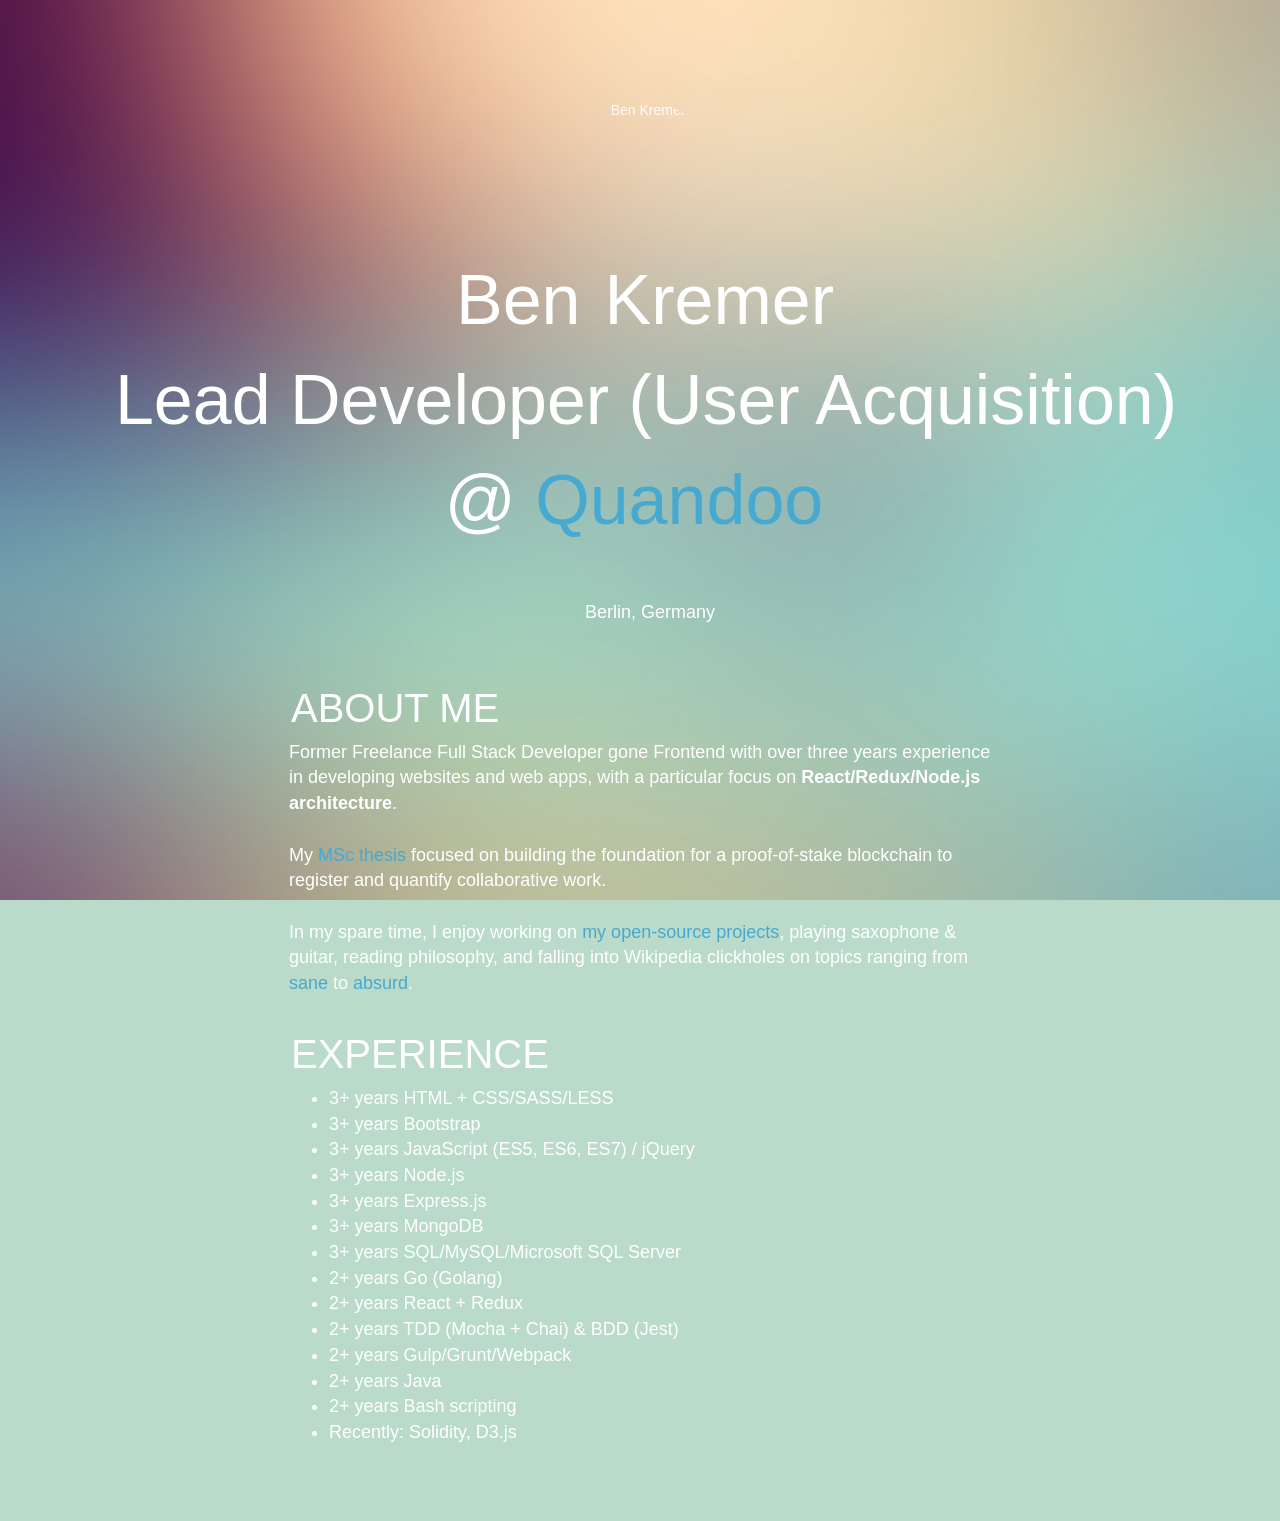
==== index.html @ 54b2d73c "Update headline" ====
<!doctype html>
<html lang="en">
<head>
  <meta charset="utf-8">
  <meta name="description" content="Ben Kremer Contact">
  <meta name="author" content="Ben Kremer">
  <meta name="viewport" content="width=device-width">
  <title>Ben Kremer</title>
  <link rel="stylesheet" href="https://netdna.bootstrapcdn.com/bootstrap/3.3.7/css/bootstrap.min.css">
  <link rel="stylesheet" href="main.css">
  <!-- <link href="https://afeld.github.io/emoji-css/emoji.css" rel="stylesheet"> -->
</head>
<script src="https://use.fontawesome.com/e52f149713.js"></script>

<body class="credit">
  <div class="container">
    <div class="row">
      <div class="profile" itemscope itemtype="https://schema.org/Person">
        <img 
          src="https://avatars3.githubusercontent.com/u/8663099" 
          width="150" 
          height="150" 
          alt="Ben Kremer" 
          itemprop="image"
        >
        <div class="name" itemprop="name">
          <span>Ben</span><span>Kremer</span>
          <br />
          <span>Lead Developer (User Acquisition) <br/>@ <a href="https://www.quandoo.de/">Quandoo</a></span>

        </div>
      </div>

      <ul class="links">
        <li>
          <a class="email" href="mailto:ben dot kremer at protonmail dot com">
            <i class="fa fa-envelope-o fa-2x"></i>
          </a>
        </li>
        <li>
          <a href="https://twitter.com/bkrem_">
            <i class="fa fa-twitter fa-2x"></i>
          </a>
        </li>
        <li>
          <a href="https://github.com/bkrem">
            <i class="fa fa-github fa-2x"></i>
          </a>
        </li>
        <li>
          <a href="https://www.linkedin.com/in/ben-kremer-a533a7a6">
            <i class="fa fa-linkedin fa-2x"></i>
          </a>
        </li>
      </ul>

      <div class="location">
        <span><i class="fa fa-map-marker" aria-hidden="true"></i>Berlin, Germany</span>
      </div>
    </div>

    <div class="content row">
      <div id="bio" class="section">
        <h2>About Me</h2>
        <p>
          Former Freelance Full Stack Developer gone Frontend with over three years experience in 
          developing websites and web apps, with a particular focus on 
          <strong>React/Redux/Node.js architecture</strong>.

          <br /><br />

          My 
          <a href="https://github.com/bkrem/msc-thesis/blob/master/final/bkremer-report-final.pdf">
            MSc thesis
          </a>
          focused on building the foundation for a proof-of-stake blockchain to register
          and quantify collaborative work.

          <br /><br />

          In my spare time, I enjoy working on
          <a href="https://github.com/bkrem">my open-source projects</a>,
          playing saxophone &amp; guitar, reading philosophy,
          and falling into Wikipedia clickholes on topics ranging from
          <a href="https://en.wikipedia.org/wiki/Sneakernet">sane</a> to
          <a href="https://en.wikipedia.org/wiki/Turtles_all_the_way_down">absurd</a>.
        </p>

      </div>
      <div id="experience" class="section">
        <h2>Experience</h2>
        <ul>
          <li>3+ years HTML + CSS/SASS/LESS</li>
          <li>3+ years Bootstrap</li>
          <li>3+ years JavaScript (ES5, ES6, ES7) / jQuery</li>
          <li>3+ years Node.js</li>
          <li>3+ years Express.js</li>
          <li>3+ years MongoDB</li>
          <li>3+ years SQL/MySQL/Microsoft SQL Server</li>
          <li>2+ years Go (Golang)</li>
          <li>2+ years React + Redux</li>
          <li>2+ years TDD (Mocha + Chai) &amp; BDD (Jest)</li>
          <li>2+ years Gulp/Grunt/Webpack</li>
          <li>2+ years Java</li>
          <li>2+ years Bash scripting</li>
          <li>Recently: Solidity, D3.js</li>
        </ul>
      </div>
    </div>
  </div>

  <script src="https://ajax.googleapis.com/ajax/libs/jquery/2.2.4/jquery.min.js"></script>
  <script src="main.js"></script>
  <script>
  (function(i,s,o,g,r,a,m){i['GoogleAnalyticsObject']=r;i[r]=i[r]||function(){
  (i[r].q=i[r].q||[]).push(arguments)},i[r].l=1*new Date();a=s.createElement(o),
  m=s.getElementsByTagName(o)[0];a.async=1;a.src=g;m.parentNode.insertBefore(a,m)
  })(window,document,'script','https://www.google-analytics.com/analytics.js','ga');

  ga('create', 'UA-99737338-1', 'auto');
  ga('send', 'pageview');

</script>
</body>

</html>
---- main.css ----
.animated {
	-webkit-animation-duration: 1s;
	animation-duration: 1s;
	-webkit-animation-fill-mode: both;
	animation-fill-mode: both;
}

.animated.hinge {
	-webkit-animation-duration: 2s;
	animation-duration: 2s;
}

@-webkit-keyframes tada {
	0% {
		-webkit-transform: scale(1);
	}

	10%, 20% {
		-webkit-transform: scale(0.9) rotate(-3deg);
	}

	30%, 50%, 70%, 90% {
		-webkit-transform: scale(1.1) rotate(3deg);
	}

	40%, 60%, 80% {
		-webkit-transform: scale(1.1) rotate(-3deg);
	}

	100% {
		-webkit-transform: scale(1) rotate(0);
	}
}

@keyframes tada {
	0% {
		-webkit-transform: scale(1);
		transform: scale(1);
	}

	10%, 20% {
		-webkit-transform: scale(0.9) rotate(-3deg);
		transform: scale(0.9) rotate(-3deg);
	}

	30%, 50%, 70%, 90% {
		-webkit-transform: scale(1.1) rotate(3deg);
		transform: scale(1.1) rotate(3deg);
	}

	40%, 60%, 80% {
		-webkit-transform: scale(1.1) rotate(-3deg);
		transform: scale(1.1) rotate(-3deg);
	}

	100% {
		-webkit-transform: scale(1) rotate(0);
		transform: scale(1) rotate(0);
	}
}

.tada {
	-webkit-animation-name: tada;
	animation-name: tada;
}

@-webkit-keyframes pulse {
	0% {
		box-shadow: 0 0 5px rgba(77, 173, 208, 0.1);
	}

	50% {
		box-shadow: 0 0 60px rgba(77, 173, 208, 0.8);
	}

	100% {
		box-shadow: 0 0 5px rgba(77, 173, 208, 0.1);
	}
}

html {
	background: #badbc9 url(bg.jpg) no-repeat center center fixed;
	background-size: cover;
}

body {
	background: none;
	color: #fff;
	font-family: 'Helvetica Neue', Helvetica;
	-webkit-font-smoothing: antialiased;
	-webkit-backface-visibility: hidden;
	font-weight: 400;
}

/* override bootstrap defaults */
.container {
	padding: 0;
}

.row {
	margin: 0;
}
/* */

h1,
h2,
h3,
h4,
h5,
h6 {
	font-family: inherit;
}

h2 {
	font-size: 40px;
	font-weight: 300;
	text-indent: 2px;
	text-transform: uppercase;
}

a {
	color: #46a9d1;
}
a:hover,
a:active,
a:focus {
	text-decoration: none;
}

.container {
	text-align: center;
	margin-top: 100px;
}

.about {
	margin: 40px auto;
	font-size: 28px;
	line-height: 1.2;
	max-width: 660px;
	font-weight: 300;
}

.about span {
	opacity: 0.3;
}

.about a {
	transition: all 0.3s ease-out;
	-webkit-transition: all 0.3s ease-out;
}

.about a:hover {
	color: #0FB4F5;
	text-decoration: none;
	text-shadow: 0 0 30px rgba(77, 173, 208, 0.5);
}

.profile {
	position: relative;
}

.profile .name {
	font-size: 70px;
	font-weight: 300;
	position: relative;
	width: 100%;
}

.profile .name span {
	margin: 0 12px;
	opacity: 0;
	transition: all 0.6s ease-out;
	-webkit-transition: all 0.6s ease-out;
}

.profile a {
	display: inline-block;
	position: relative;
	z-index: 1;
}

.profile img {
	border-radius: 150px;
	display: inline-block;
	position: relative;
	z-index: 1;
	opacity: 0.9;
}

.credit.activate .name span {
	opacity: 1;
}

.credit.activate .name span:first-child {
	padding-left: 10px;
}

.credit.activate .name span:last-child {

}

.message {
	text-align: center;
}

.links {
	list-style: none;
	padding: 0;
	position: relative;
	margin-top: 20px;
}

.links li {
	display: inline-block;
	margin: 0 10px;
	position: relative;
}

.links a {
	font-size: 20px;
	color: #fff;
  -webkit-transition: color 0.3s ease;
  -moz-transition: color 0.3s ease;
  -o-transition: color 0.3s ease;
  transition: color 0.3s ease;
}
.links a:hover {
  color: rgba(0,0,0,0.7);
}

.location span {
	font-size: 18px;
}

.location i {
	margin: 0 10px 0 10px;
}

.content {
  margin: 40px 0;
  -webkit-transition: background-color 0.3s ease;
  -moz-transition: background-color 0.3s ease;
  -o-transition: background-color 0.3s ease;
  transition: background-color 0.3s ease;
}
.content:hover {
  background-color: rgba(0,0,0,0.3);
}

.more {
	position: absolute;
	top: 120%;
	left: 0;
	right: 0;
	padding-bottom: 250px;
	padding-left: 0;
	padding-right: 0;
}

.app-list {
	list-style: none;
	padding: 0;
	margin: 0;
}

.app-list li {
	display: inline-block;
	margin: 40px;
}

.app-list li a {
	display: block;
}

.app-list h3 {
	line-height: 50px;
	color: black;
}

.app-list img {
	display: block;
	filter: drop-shadow(5px 5px 10px rgba(0, 0, 0, 0.2));
	-webkit-filter: drop-shadow(5px 5px 10px rgba(0, 0, 0, 0.2));
}

.section {
	margin: 0 20% 0 20%;
	font-size: 18px;
	text-align: left;
	margin-bottom: 3%;
}

@media (max-width: 767px) {
	.profile .name {
		font-size: 40px;
		top: 20px;
	}

	.section {
		margin: 0 15% 0 15%;
	}
}

@media (max-width: 650px) {
	.profile .name {
		position: static;
		margin-top: 20px;
	}

	.profile .name span {
		padding: 0 !important;
		margin: 8px !important;
		margin-top: 20px;
	}

	.section {
		margin: 0 10% 0 10%;
	}
}

@media (max-width: 480px) {
	h2 {
		font-size: 30px;
		line-height: 20px;
	}

	.container {
		margin-top: 20px;
	}

	.about {
		font-size: 30px;
		line-height: 50px;
	}

	.about span {
		visibility: hidden;
	}

	.links {
		position: static;
	}

	.more {
		padding-bottom: 100px;
	}
}
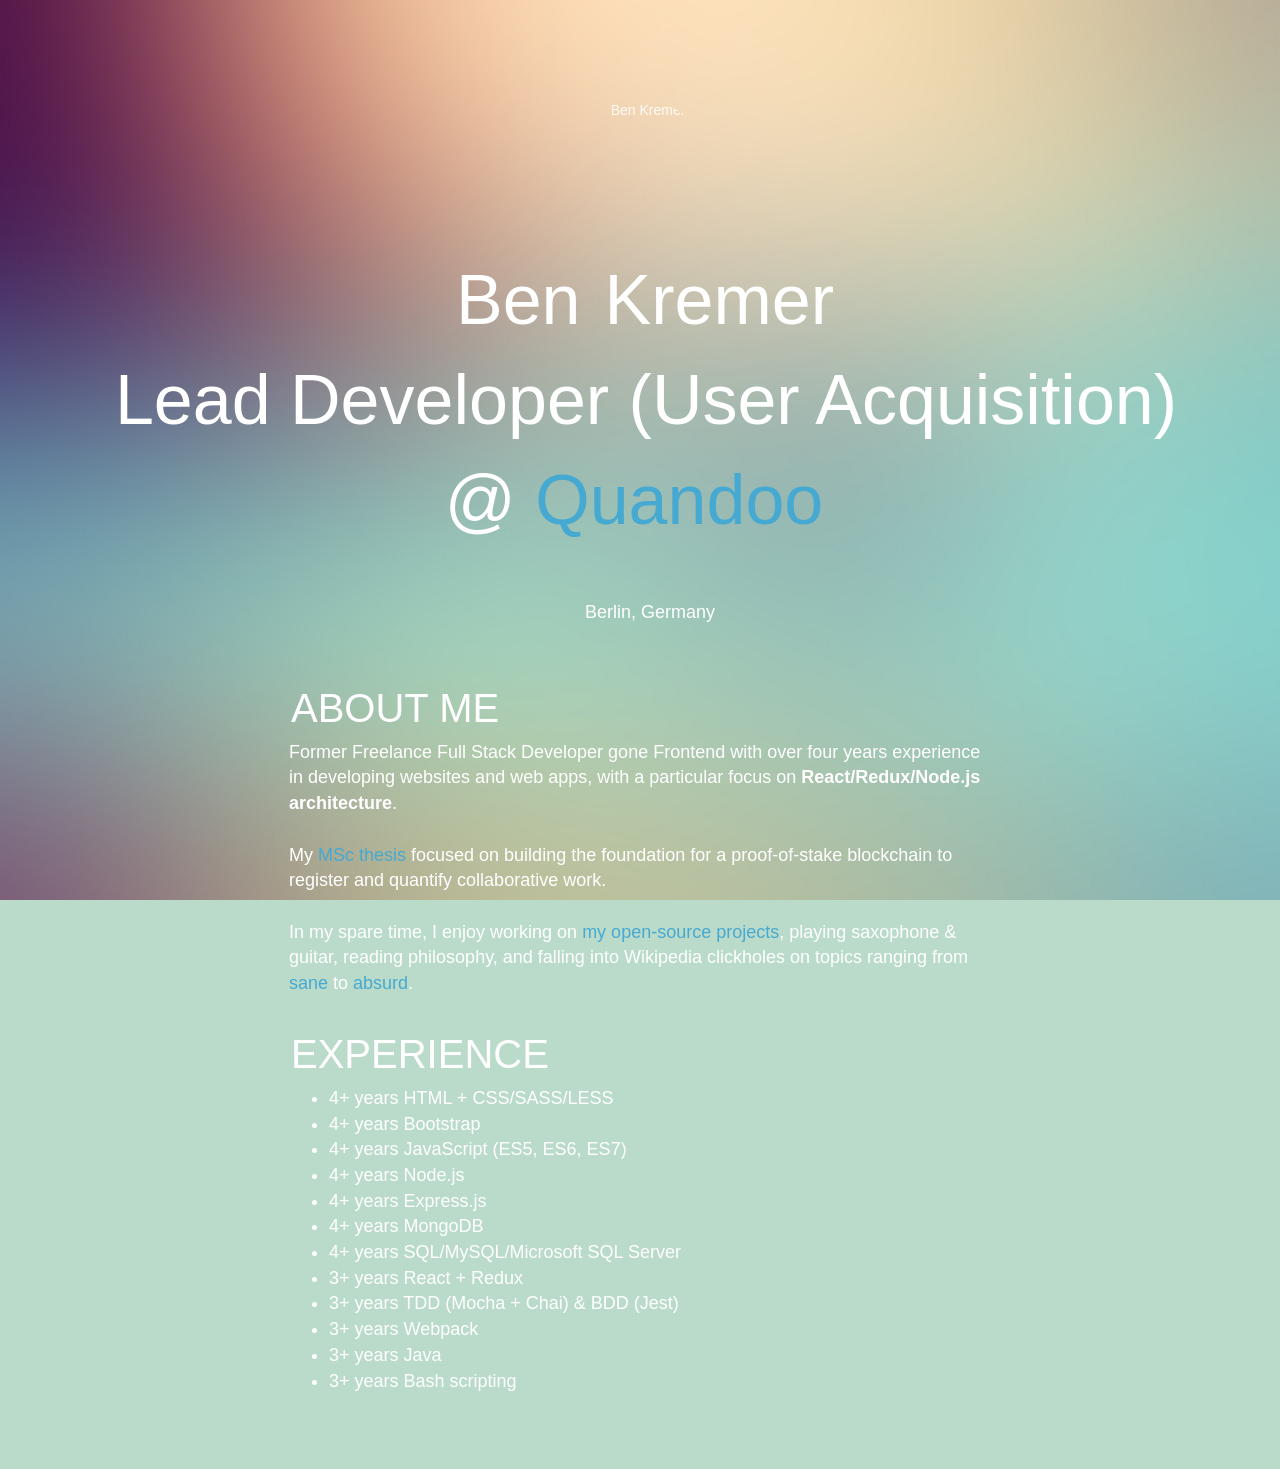
==== commit d56582bf: "Updates" ====
--- a/index.html
+++ b/index.html
@@ -10,7 +10,6 @@
   <link rel="stylesheet" href="main.css">
   <!-- <link href="https://afeld.github.io/emoji-css/emoji.css" rel="stylesheet"> -->
 </head>
-<script src="https://use.fontawesome.com/e52f149713.js"></script>
 
 <body class="credit">
   <div class="container">
@@ -63,7 +62,7 @@
       <div id="bio" class="section">
         <h2>About Me</h2>
         <p>
-          Former Freelance Full Stack Developer gone Frontend with over three years experience in 
+          Former Freelance Full Stack Developer gone Frontend with over four years experience in 
           developing websites and web apps, with a particular focus on 
           <strong>React/Redux/Node.js architecture</strong>.
 
@@ -90,25 +89,25 @@
       <div id="experience" class="section">
         <h2>Experience</h2>
         <ul>
-          <li>3+ years HTML + CSS/SASS/LESS</li>
-          <li>3+ years Bootstrap</li>
-          <li>3+ years JavaScript (ES5, ES6, ES7) / jQuery</li>
-          <li>3+ years Node.js</li>
-          <li>3+ years Express.js</li>
-          <li>3+ years MongoDB</li>
-          <li>3+ years SQL/MySQL/Microsoft SQL Server</li>
-          <li>2+ years Go (Golang)</li>
-          <li>2+ years React + Redux</li>
-          <li>2+ years TDD (Mocha + Chai) &amp; BDD (Jest)</li>
-          <li>2+ years Gulp/Grunt/Webpack</li>
-          <li>2+ years Java</li>
-          <li>2+ years Bash scripting</li>
-          <li>Recently: Solidity, D3.js</li>
+          <li>4+ years HTML + CSS/SASS/LESS</li>
+          <li>4+ years Bootstrap</li>
+          <li>4+ years JavaScript (ES5, ES6, ES7)</li>
+          <li>4+ years Node.js</li>
+          <li>4+ years Express.js</li>
+          <li>4+ years MongoDB</li>
+          <li>4+ years SQL/MySQL/Microsoft SQL Server</li>
+          <li>3+ years React + Redux</li>
+          <li>3+ years TDD (Mocha + Chai) &amp; BDD (Jest)</li>
+          <li>3+ years Webpack</li>
+          <li>3+ years Java</li>
+          <li>3+ years Bash scripting</li>
         </ul>
       </div>
     </div>
   </div>
 
+
+  <script src="https://use.fontawesome.com/e52f149713.js"></script>
   <script src="https://ajax.googleapis.com/ajax/libs/jquery/2.2.4/jquery.min.js"></script>
   <script src="main.js"></script>
   <script>
--- a/main.css
+++ b/main.css
@@ -64,7 +64,7 @@
 	animation-name: tada;
 }
 
-@-webkit-keyframes pulse {
+@keyframes pulse {
 	0% {
 		box-shadow: 0 0 5px rgba(77, 173, 208, 0.1);
 	}
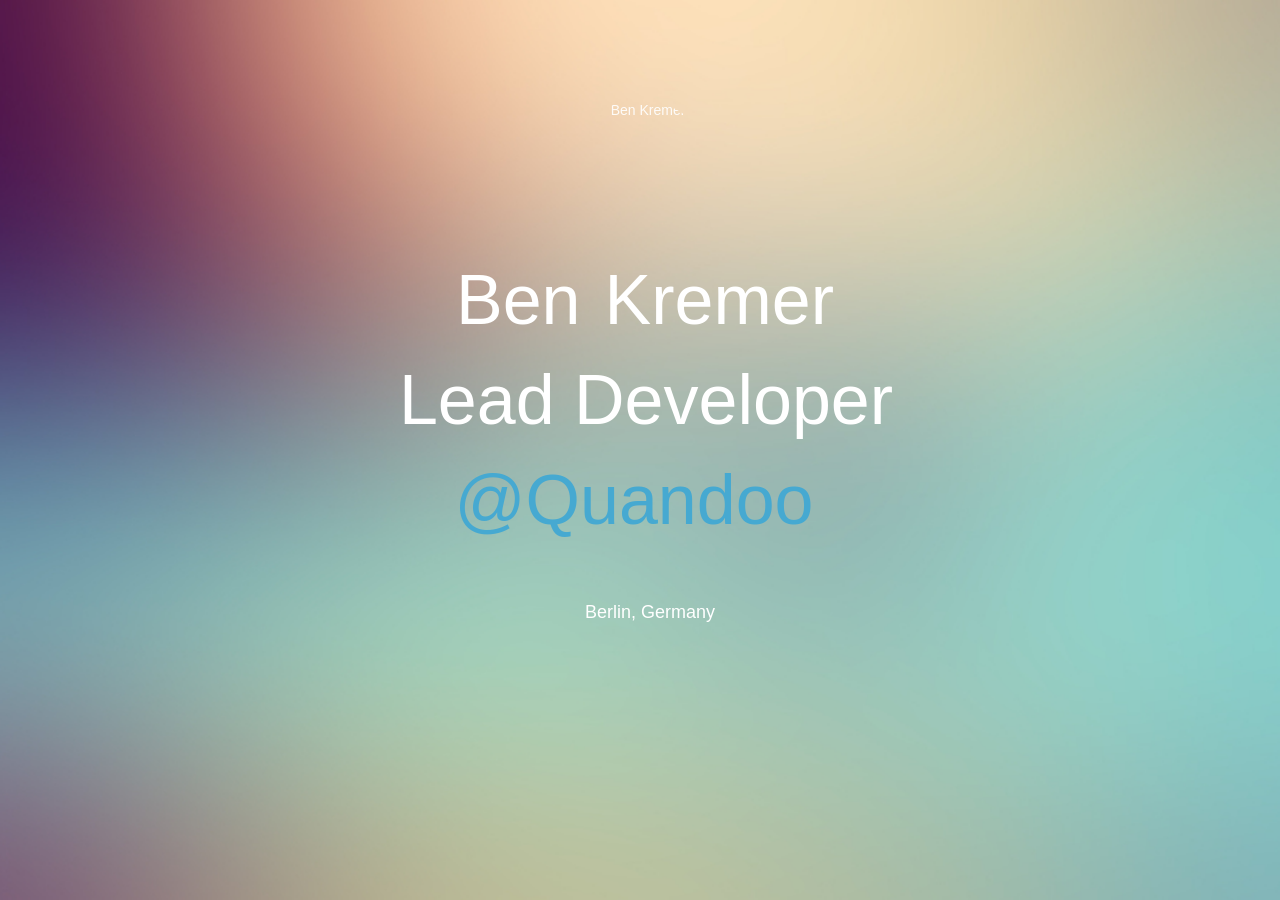
==== commit dc681dc0: "chore: simplify github.io about page" ====
--- a/index.html
+++ b/index.html
@@ -6,6 +6,8 @@
   <meta name="author" content="Ben Kremer">
   <meta name="viewport" content="width=device-width">
   <title>Ben Kremer</title>
+  <link rel="shortcut icon" href="/favicon.ico" type="image/x-icon">
+  <link rel="icon" href="/favicon.ico" type="image/x-icon">
   <link rel="stylesheet" href="https://netdna.bootstrapcdn.com/bootstrap/3.3.7/css/bootstrap.min.css">
   <link rel="stylesheet" href="main.css">
   <!-- <link href="https://afeld.github.io/emoji-css/emoji.css" rel="stylesheet"> -->
@@ -25,7 +27,7 @@
         <div class="name" itemprop="name">
           <span>Ben</span><span>Kremer</span>
           <br />
-          <span>Lead Developer (User Acquisition) <br/>@ <a href="https://www.quandoo.de/">Quandoo</a></span>
+          <span>Lead Developer<br/><a href="https://www.quandoo.de/">@Quandoo</a></span>
 
         </div>
       </div>
@@ -57,53 +59,6 @@
         <span><i class="fa fa-map-marker" aria-hidden="true"></i>Berlin, Germany</span>
       </div>
     </div>
-
-    <div class="content row">
-      <div id="bio" class="section">
-        <h2>About Me</h2>
-        <p>
-          Former Freelance Full Stack Developer gone Frontend with over four years experience in 
-          developing websites and web apps, with a particular focus on 
-          <strong>React/Redux/Node.js architecture</strong>.
-
-          <br /><br />
-
-          My 
-          <a href="https://github.com/bkrem/msc-thesis/blob/master/final/bkremer-report-final.pdf">
-            MSc thesis
-          </a>
-          focused on building the foundation for a proof-of-stake blockchain to register
-          and quantify collaborative work.
-
-          <br /><br />
-
-          In my spare time, I enjoy working on
-          <a href="https://github.com/bkrem">my open-source projects</a>,
-          playing saxophone &amp; guitar, reading philosophy,
-          and falling into Wikipedia clickholes on topics ranging from
-          <a href="https://en.wikipedia.org/wiki/Sneakernet">sane</a> to
-          <a href="https://en.wikipedia.org/wiki/Turtles_all_the_way_down">absurd</a>.
-        </p>
-
-      </div>
-      <div id="experience" class="section">
-        <h2>Experience</h2>
-        <ul>
-          <li>4+ years HTML + CSS/SASS/LESS</li>
-          <li>4+ years Bootstrap</li>
-          <li>4+ years JavaScript (ES5, ES6, ES7)</li>
-          <li>4+ years Node.js</li>
-          <li>4+ years Express.js</li>
-          <li>4+ years MongoDB</li>
-          <li>4+ years SQL/MySQL/Microsoft SQL Server</li>
-          <li>3+ years React + Redux</li>
-          <li>3+ years TDD (Mocha + Chai) &amp; BDD (Jest)</li>
-          <li>3+ years Webpack</li>
-          <li>3+ years Java</li>
-          <li>3+ years Bash scripting</li>
-        </ul>
-      </div>
-    </div>
   </div>
 
 
--- a/main.css
+++ b/main.css
@@ -130,6 +130,7 @@
 .container {
 	text-align: center;
 	margin-top: 100px;
+	margin-bottom: 100px;
 }
 
 .about {
@@ -193,10 +194,6 @@
 
 .credit.activate .name span:first-child {
 	padding-left: 10px;
-}
-
-.credit.activate .name span:last-child {
-
 }
 
 .message {
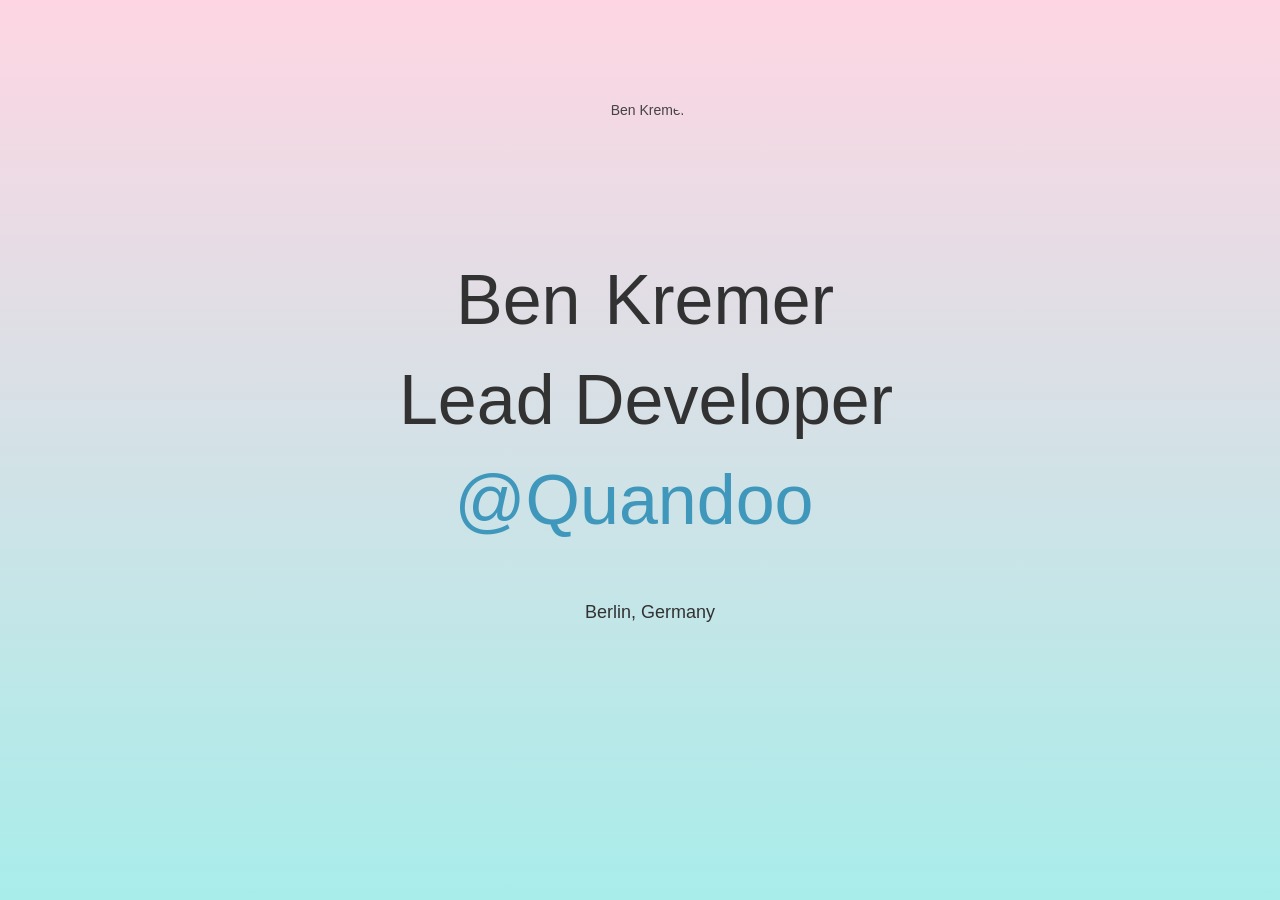
==== commit a1385c8e: "style: fix indentation" ====
--- a/index.html
+++ b/index.html
@@ -1,80 +1,101 @@
-<!doctype html>
+<!DOCTYPE html>
 <html lang="en">
-<head>
-  <meta charset="utf-8">
-  <meta name="description" content="Ben Kremer Contact">
-  <meta name="author" content="Ben Kremer">
-  <meta name="viewport" content="width=device-width">
-  <title>Ben Kremer</title>
-  <link rel="shortcut icon" href="/favicon.ico" type="image/x-icon">
-  <link rel="icon" href="/favicon.ico" type="image/x-icon">
-  <link rel="stylesheet" href="https://netdna.bootstrapcdn.com/bootstrap/3.3.7/css/bootstrap.min.css">
-  <link rel="stylesheet" href="main.css">
-  <!-- <link href="https://afeld.github.io/emoji-css/emoji.css" rel="stylesheet"> -->
-</head>
+  <head>
+    <meta charset="utf-8" />
+    <meta name="description" content="Ben Kremer Contact" />
+    <meta name="author" content="Ben Kremer" />
+    <meta name="viewport" content="width=device-width" />
+    <title>Ben Kremer</title>
+    <link rel="shortcut icon" href="/favicon.ico" type="image/x-icon" />
+    <link rel="icon" href="/favicon.ico" type="image/x-icon" />
+    <link
+      rel="stylesheet"
+      href="https://netdna.bootstrapcdn.com/bootstrap/3.3.7/css/bootstrap.min.css"
+    />
+    <link rel="stylesheet" href="main.css" />
+    <!-- <link href="https://afeld.github.io/emoji-css/emoji.css" rel="stylesheet"> -->
+  </head>
 
-<body class="credit">
-  <div class="container">
-    <div class="row">
-      <div class="profile" itemscope itemtype="https://schema.org/Person">
-        <img 
-          src="https://avatars3.githubusercontent.com/u/8663099" 
-          width="150" 
-          height="150" 
-          alt="Ben Kremer" 
-          itemprop="image"
-        >
-        <div class="name" itemprop="name">
-          <span>Ben</span><span>Kremer</span>
-          <br />
-          <span>Lead Developer<br/><a href="https://www.quandoo.de/">@Quandoo</a></span>
+  <body class="credit">
+    <div class="container">
+      <div class="row">
+        <div class="profile" itemscope itemtype="https://schema.org/Person">
+          <img
+            src="https://avatars3.githubusercontent.com/u/8663099"
+            width="150"
+            height="150"
+            alt="Ben Kremer"
+            itemprop="image"
+          />
+          <div class="name" itemprop="name">
+            <span>Ben</span><span>Kremer</span>
+            <br />
+            <span
+              >Lead Developer<br /><a href="https://www.quandoo.de/"
+                >@Quandoo</a
+              ></span
+            >
+          </div>
+        </div>
 
+        <ul class="links">
+          <li>
+            <a class="email" href="mailto:ben dot kremer at protonmail dot com">
+              <i class="fa fa-envelope-o fa-2x"></i>
+            </a>
+          </li>
+          <li>
+            <a href="https://twitter.com/bkrem_">
+              <i class="fa fa-twitter fa-2x"></i>
+            </a>
+          </li>
+          <li>
+            <a href="https://github.com/bkrem">
+              <i class="fa fa-github fa-2x"></i>
+            </a>
+          </li>
+          <li>
+            <a href="https://www.linkedin.com/in/ben-kremer-a533a7a6">
+              <i class="fa fa-linkedin fa-2x"></i>
+            </a>
+          </li>
+        </ul>
+
+        <div class="location">
+          <span
+            ><i class="fa fa-map-marker" aria-hidden="true"></i>Berlin,
+            Germany</span
+          >
         </div>
       </div>
+    </div>
 
-      <ul class="links">
-        <li>
-          <a class="email" href="mailto:ben dot kremer at protonmail dot com">
-            <i class="fa fa-envelope-o fa-2x"></i>
-          </a>
-        </li>
-        <li>
-          <a href="https://twitter.com/bkrem_">
-            <i class="fa fa-twitter fa-2x"></i>
-          </a>
-        </li>
-        <li>
-          <a href="https://github.com/bkrem">
-            <i class="fa fa-github fa-2x"></i>
-          </a>
-        </li>
-        <li>
-          <a href="https://www.linkedin.com/in/ben-kremer-a533a7a6">
-            <i class="fa fa-linkedin fa-2x"></i>
-          </a>
-        </li>
-      </ul>
+    <script src="https://use.fontawesome.com/e52f149713.js"></script>
+    <script src="https://ajax.googleapis.com/ajax/libs/jquery/2.2.4/jquery.min.js"></script>
+    <script src="main.js"></script>
+    <script>
+      (function (i, s, o, g, r, a, m) {
+        i["GoogleAnalyticsObject"] = r;
+        (i[r] =
+          i[r] ||
+          function () {
+            (i[r].q = i[r].q || []).push(arguments);
+          }),
+          (i[r].l = 1 * new Date());
+        (a = s.createElement(o)), (m = s.getElementsByTagName(o)[0]);
+        a.async = 1;
+        a.src = g;
+        m.parentNode.insertBefore(a, m);
+      })(
+        window,
+        document,
+        "script",
+        "https://www.google-analytics.com/analytics.js",
+        "ga"
+      );
 
-      <div class="location">
-        <span><i class="fa fa-map-marker" aria-hidden="true"></i>Berlin, Germany</span>
-      </div>
-    </div>
-  </div>
-
-
-  <script src="https://use.fontawesome.com/e52f149713.js"></script>
-  <script src="https://ajax.googleapis.com/ajax/libs/jquery/2.2.4/jquery.min.js"></script>
-  <script src="main.js"></script>
-  <script>
-  (function(i,s,o,g,r,a,m){i['GoogleAnalyticsObject']=r;i[r]=i[r]||function(){
-  (i[r].q=i[r].q||[]).push(arguments)},i[r].l=1*new Date();a=s.createElement(o),
-  m=s.getElementsByTagName(o)[0];a.async=1;a.src=g;m.parentNode.insertBefore(a,m)
-  })(window,document,'script','https://www.google-analytics.com/analytics.js','ga');
-
-  ga('create', 'UA-99737338-1', 'auto');
-  ga('send', 'pageview');
-
-</script>
-</body>
-
+      ga("create", "UA-99737338-1", "auto");
+      ga("send", "pageview");
+    </script>
+  </body>
 </html>
--- a/main.css
+++ b/main.css
@@ -1,104 +1,28 @@
-.animated {
-	-webkit-animation-duration: 1s;
-	animation-duration: 1s;
-	-webkit-animation-fill-mode: both;
-	animation-fill-mode: both;
-}
-
-.animated.hinge {
-	-webkit-animation-duration: 2s;
-	animation-duration: 2s;
-}
-
-@-webkit-keyframes tada {
-	0% {
-		-webkit-transform: scale(1);
-	}
-
-	10%, 20% {
-		-webkit-transform: scale(0.9) rotate(-3deg);
-	}
-
-	30%, 50%, 70%, 90% {
-		-webkit-transform: scale(1.1) rotate(3deg);
-	}
-
-	40%, 60%, 80% {
-		-webkit-transform: scale(1.1) rotate(-3deg);
-	}
-
-	100% {
-		-webkit-transform: scale(1) rotate(0);
-	}
-}
-
-@keyframes tada {
-	0% {
-		-webkit-transform: scale(1);
-		transform: scale(1);
-	}
-
-	10%, 20% {
-		-webkit-transform: scale(0.9) rotate(-3deg);
-		transform: scale(0.9) rotate(-3deg);
-	}
-
-	30%, 50%, 70%, 90% {
-		-webkit-transform: scale(1.1) rotate(3deg);
-		transform: scale(1.1) rotate(3deg);
-	}
-
-	40%, 60%, 80% {
-		-webkit-transform: scale(1.1) rotate(-3deg);
-		transform: scale(1.1) rotate(-3deg);
-	}
-
-	100% {
-		-webkit-transform: scale(1) rotate(0);
-		transform: scale(1) rotate(0);
-	}
-}
-
-.tada {
-	-webkit-animation-name: tada;
-	animation-name: tada;
-}
-
-@keyframes pulse {
-	0% {
-		box-shadow: 0 0 5px rgba(77, 173, 208, 0.1);
-	}
-
-	50% {
-		box-shadow: 0 0 60px rgba(77, 173, 208, 0.8);
-	}
-
-	100% {
-		box-shadow: 0 0 5px rgba(77, 173, 208, 0.1);
-	}
-}
 
 html {
-	background: #badbc9 url(bg.jpg) no-repeat center center fixed;
-	background-size: cover;
+  display: flex;
+  flex-direction: column;
+  min-height: 100%;
+  background-image: linear-gradient(to top, #a8edea 0%, #fed6e3 100%);
+  background-size: cover;
 }
 
 body {
-	background: none;
-	color: #fff;
-	font-family: 'Helvetica Neue', Helvetica;
-	-webkit-font-smoothing: antialiased;
-	-webkit-backface-visibility: hidden;
-	font-weight: 400;
+  background: none;
+  color: #323232;
+  font-family: 'Helvetica Neue', Helvetica;
+  -webkit-font-smoothing: antialiased;
+  -webkit-backface-visibility: hidden;
+  font-weight: 400;
 }
 
 /* override bootstrap defaults */
 .container {
-	padding: 0;
+  padding: 0;
 }
 
 .row {
-	margin: 0;
+  margin: 0;
 }
 /* */
 
@@ -108,129 +32,129 @@
 h4,
 h5,
 h6 {
-	font-family: inherit;
+  font-family: inherit;
 }
 
 h2 {
-	font-size: 40px;
-	font-weight: 300;
-	text-indent: 2px;
-	text-transform: uppercase;
+  font-size: 40px;
+  font-weight: 300;
+  text-indent: 2px;
+  text-transform: uppercase;
 }
 
 a {
-	color: #46a9d1;
+  color: #3f98bc;
 }
 a:hover,
 a:active,
 a:focus {
-	text-decoration: none;
+  text-decoration: none;
 }
 
 .container {
-	text-align: center;
-	margin-top: 100px;
-	margin-bottom: 100px;
+  text-align: center;
+  margin-top: 100px;
+  margin-bottom: 100px;
 }
 
 .about {
-	margin: 40px auto;
-	font-size: 28px;
-	line-height: 1.2;
-	max-width: 660px;
-	font-weight: 300;
+  margin: 40px auto;
+  font-size: 28px;
+  line-height: 1.2;
+  max-width: 660px;
+  font-weight: 300;
 }
 
 .about span {
-	opacity: 0.3;
+  opacity: 0.3;
 }
 
 .about a {
-	transition: all 0.3s ease-out;
-	-webkit-transition: all 0.3s ease-out;
+  transition: all 0.3s ease-out;
+  -webkit-transition: all 0.3s ease-out;
 }
 
 .about a:hover {
-	color: #0FB4F5;
-	text-decoration: none;
-	text-shadow: 0 0 30px rgba(77, 173, 208, 0.5);
+  color: #0FB4F5;
+  text-decoration: none;
+  text-shadow: 0 0 30px rgba(77, 173, 208, 0.5);
 }
 
 .profile {
-	position: relative;
+  position: relative;
 }
 
 .profile .name {
-	font-size: 70px;
-	font-weight: 300;
-	position: relative;
-	width: 100%;
+  font-size: 70px;
+  font-weight: 300;
+  position: relative;
+  width: 100%;
 }
 
 .profile .name span {
-	margin: 0 12px;
-	opacity: 0;
-	transition: all 0.6s ease-out;
-	-webkit-transition: all 0.6s ease-out;
+  margin: 0 12px;
+  opacity: 0;
+  transition: all 0.6s ease-out;
+  -webkit-transition: all 0.6s ease-out;
 }
 
 .profile a {
-	display: inline-block;
-	position: relative;
-	z-index: 1;
+  display: inline-block;
+  position: relative;
+  z-index: 1;
 }
 
 .profile img {
-	border-radius: 150px;
-	display: inline-block;
-	position: relative;
-	z-index: 1;
-	opacity: 0.9;
+  border-radius: 150px;
+  display: inline-block;
+  position: relative;
+  z-index: 1;
+  opacity: 0.9;
 }
 
 .credit.activate .name span {
-	opacity: 1;
+  opacity: 1;
 }
 
 .credit.activate .name span:first-child {
-	padding-left: 10px;
+  padding-left: 10px;
 }
 
 .message {
-	text-align: center;
+  text-align: center;
 }
 
 .links {
-	list-style: none;
-	padding: 0;
-	position: relative;
-	margin-top: 20px;
+  list-style: none;
+  padding: 0;
+  position: relative;
+  margin-top: 20px;
 }
 
 .links li {
-	display: inline-block;
-	margin: 0 10px;
-	position: relative;
+  display: inline-block;
+  margin: 0 10px;
+  position: relative;
 }
 
 .links a {
-	font-size: 20px;
-	color: #fff;
+  font-size: 20px;
+  color: #323232;
   -webkit-transition: color 0.3s ease;
   -moz-transition: color 0.3s ease;
   -o-transition: color 0.3s ease;
   transition: color 0.3s ease;
 }
 .links a:hover {
-  color: rgba(0,0,0,0.7);
+  color: #666666;
 }
 
 .location span {
-	font-size: 18px;
+  font-size: 18px;
 }
 
 .location i {
-	margin: 0 10px 0 10px;
+  margin: 0 10px 0 10px;
 }
 
 .content {
@@ -245,100 +169,100 @@
 }
 
 .more {
-	position: absolute;
-	top: 120%;
-	left: 0;
-	right: 0;
-	padding-bottom: 250px;
-	padding-left: 0;
-	padding-right: 0;
+  position: absolute;
+  top: 120%;
+  left: 0;
+  right: 0;
+  padding-bottom: 250px;
+  padding-left: 0;
+  padding-right: 0;
 }
 
 .app-list {
-	list-style: none;
-	padding: 0;
-	margin: 0;
+  list-style: none;
+  padding: 0;
+  margin: 0;
 }
 
 .app-list li {
-	display: inline-block;
-	margin: 40px;
+  display: inline-block;
+  margin: 40px;
 }
 
 .app-list li a {
-	display: block;
+  display: block;
 }
 
 .app-list h3 {
-	line-height: 50px;
-	color: black;
+  line-height: 50px;
+  color: black;
 }
 
 .app-list img {
-	display: block;
-	filter: drop-shadow(5px 5px 10px rgba(0, 0, 0, 0.2));
-	-webkit-filter: drop-shadow(5px 5px 10px rgba(0, 0, 0, 0.2));
+  display: block;
+  filter: drop-shadow(5px 5px 10px rgba(0, 0, 0, 0.2));
+  -webkit-filter: drop-shadow(5px 5px 10px rgba(0, 0, 0, 0.2));
 }
 
 .section {
-	margin: 0 20% 0 20%;
-	font-size: 18px;
-	text-align: left;
-	margin-bottom: 3%;
+  margin: 0 20% 0 20%;
+  font-size: 18px;
+  text-align: left;
+  margin-bottom: 3%;
 }
 
 @media (max-width: 767px) {
-	.profile .name {
-		font-size: 40px;
-		top: 20px;
-	}
-
-	.section {
-		margin: 0 15% 0 15%;
-	}
+  .profile .name {
+    font-size: 40px;
+    top: 20px;
+  }
+
+  .section {
+    margin: 0 15% 0 15%;
+  }
 }
 
 @media (max-width: 650px) {
-	.profile .name {
-		position: static;
-		margin-top: 20px;
-	}
-
-	.profile .name span {
-		padding: 0 !important;
-		margin: 8px !important;
-		margin-top: 20px;
-	}
-
-	.section {
-		margin: 0 10% 0 10%;
-	}
+  .profile .name {
+    position: static;
+    margin-top: 20px;
+  }
+
+  .profile .name span {
+    padding: 0 !important;
+    margin: 8px !important;
+    margin-top: 20px;
+  }
+
+  .section {
+    margin: 0 10% 0 10%;
+  }
 }
 
 @media (max-width: 480px) {
-	h2 {
-		font-size: 30px;
-		line-height: 20px;
-	}
-
-	.container {
-		margin-top: 20px;
-	}
-
-	.about {
-		font-size: 30px;
-		line-height: 50px;
-	}
-
-	.about span {
-		visibility: hidden;
-	}
-
-	.links {
-		position: static;
-	}
-
-	.more {
-		padding-bottom: 100px;
-	}
-}
+  h2 {
+    font-size: 30px;
+    line-height: 20px;
+  }
+
+  .container {
+    margin-top: 20px;
+  }
+
+  .about {
+    font-size: 30px;
+    line-height: 50px;
+  }
+
+  .about span {
+    visibility: hidden;
+  }
+
+  .links {
+    position: static;
+  }
+
+  .more {
+    padding-bottom: 100px;
+  }
+}
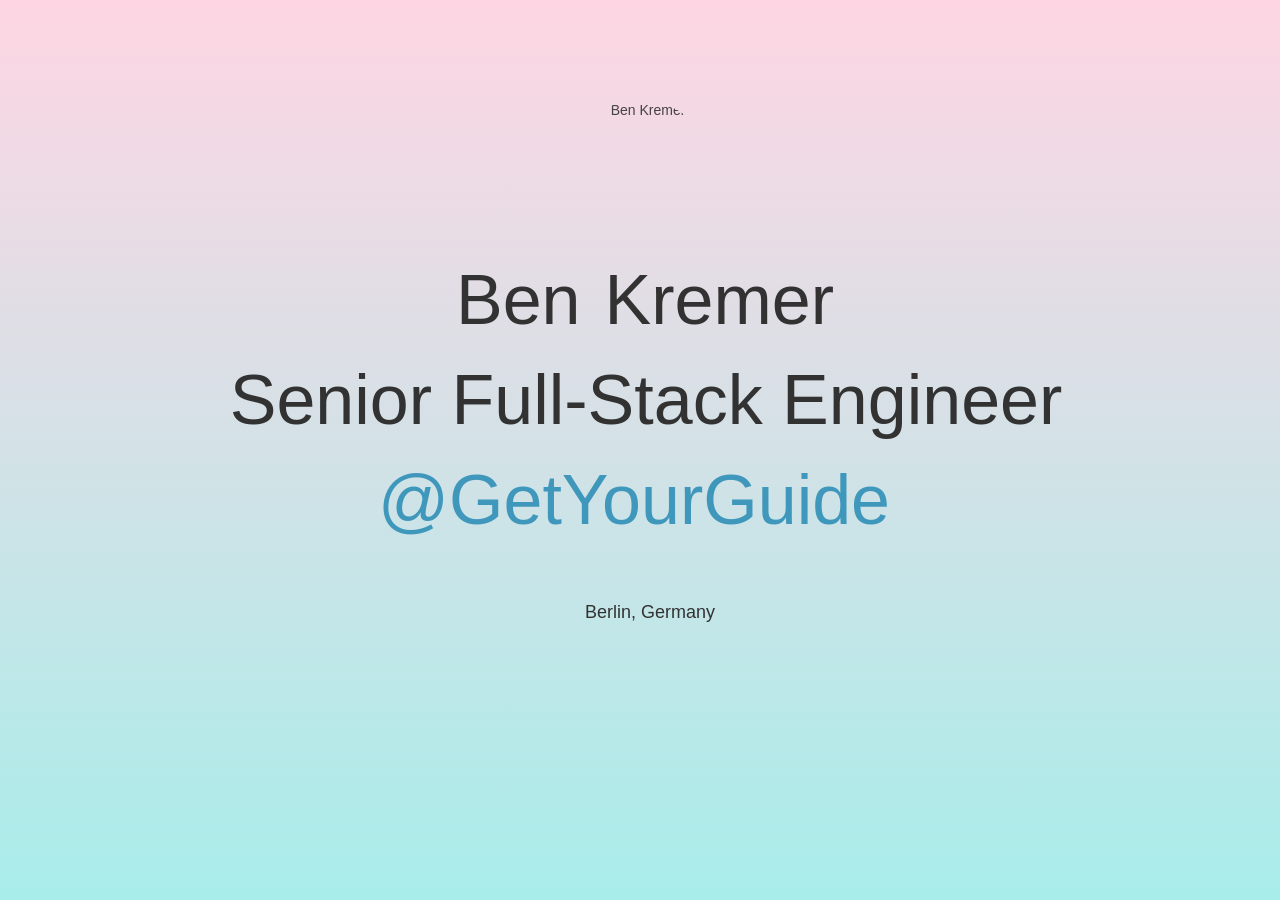
==== commit ac5acafe: "fix: update headline" ====
--- a/index.html
+++ b/index.html
@@ -31,8 +31,9 @@
             <span>Ben</span><span>Kremer</span>
             <br />
             <span
-              >Lead Developer<br /><a href="https://www.quandoo.de/"
-                >@Quandoo</a
+              >Senior Full-Stack Engineer<br /><a
+                href="https://www.getyourguide.com/"
+                >@GetYourGuide</a
               ></span
             >
           </div>
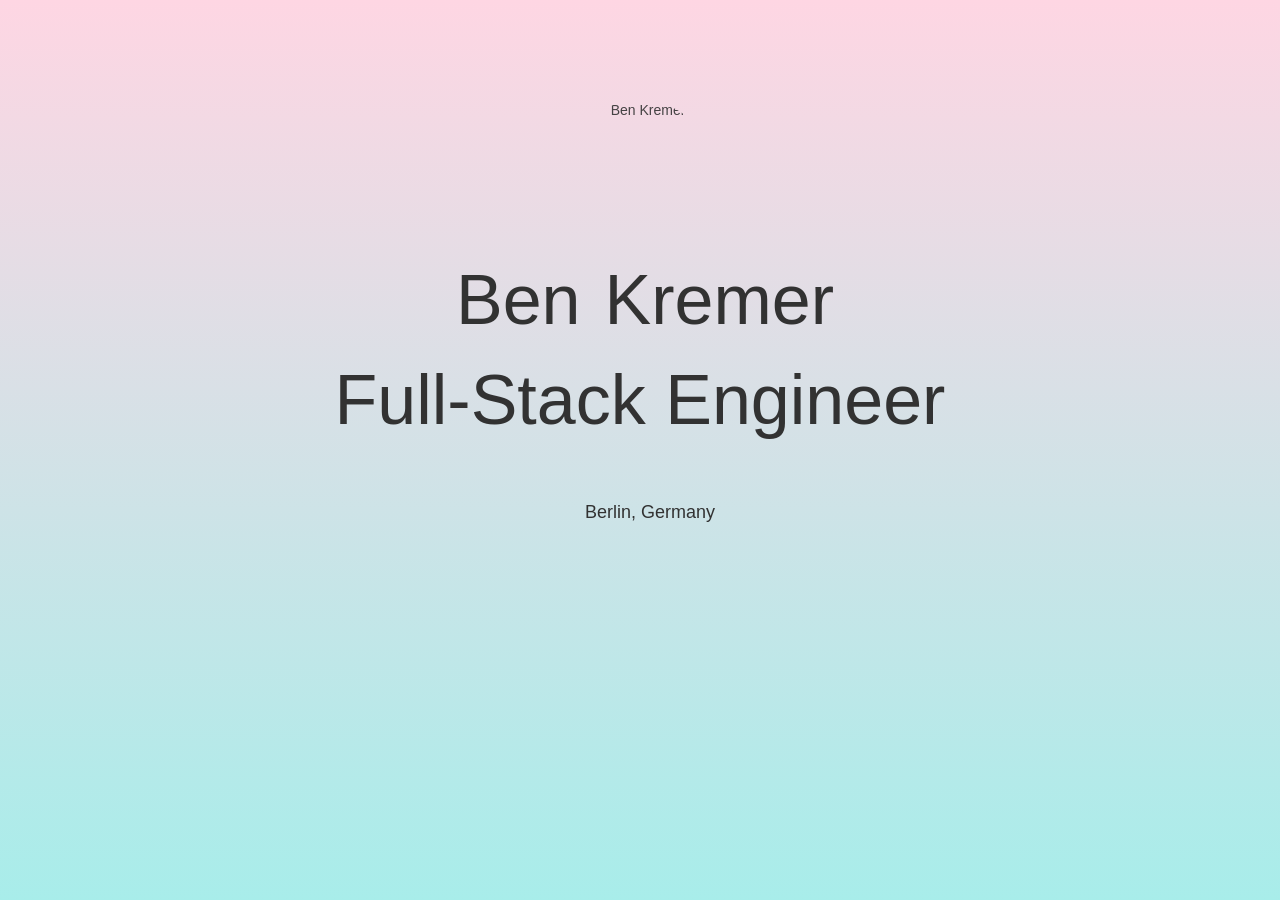
==== commit d5e4dd05: "update" ====
--- a/index.html
+++ b/index.html
@@ -30,12 +30,7 @@
           <div class="name" itemprop="name">
             <span>Ben</span><span>Kremer</span>
             <br />
-            <span
-              >Senior Full-Stack Engineer<br /><a
-                href="https://www.getyourguide.com/"
-                >@GetYourGuide</a
-              ></span
-            >
+            <span>Full-Stack Engineer</span>
           </div>
         </div>
 
